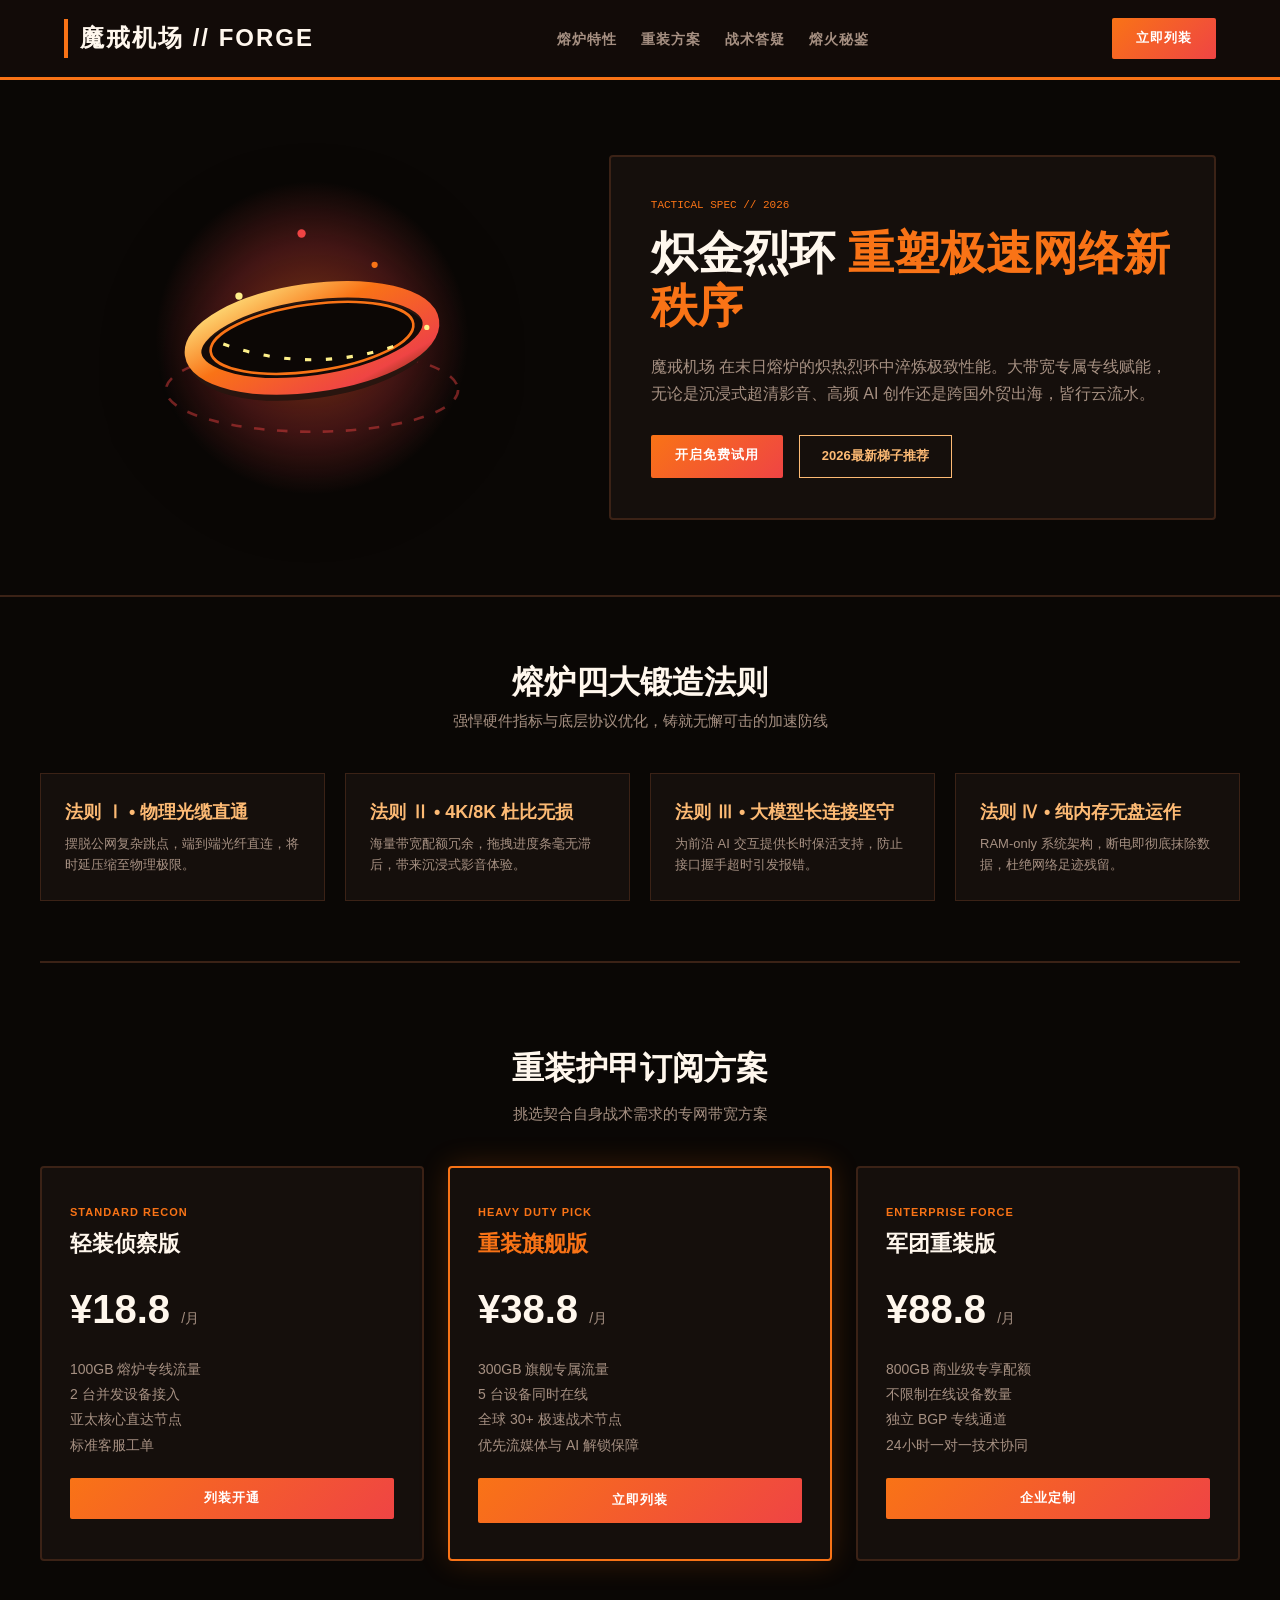
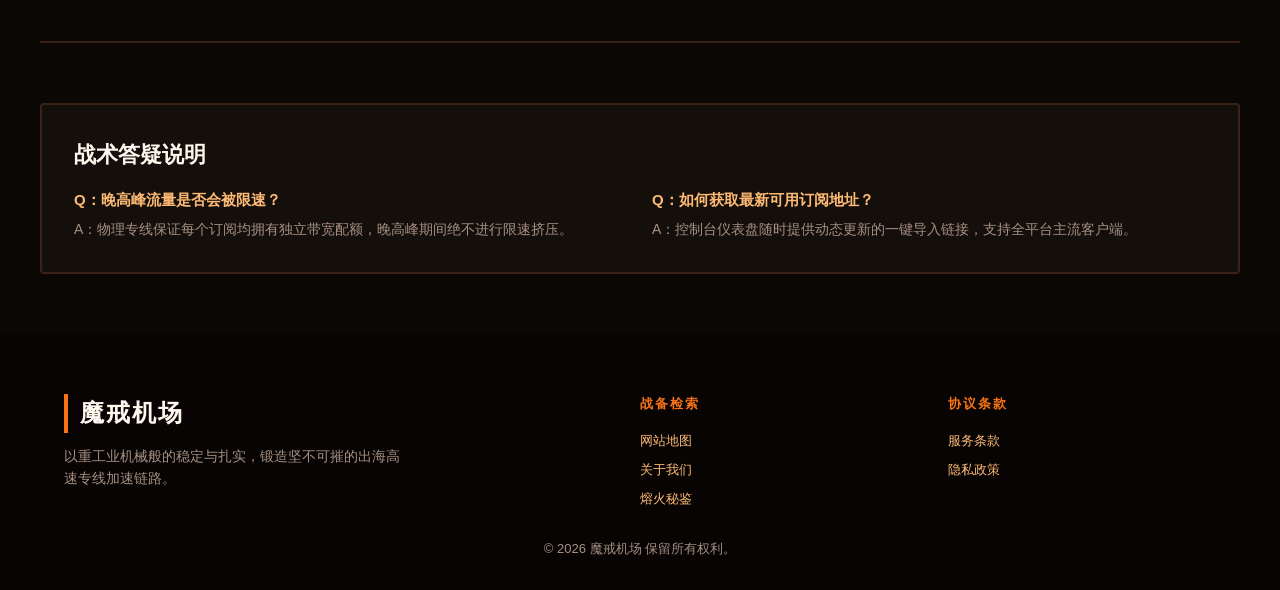
==== index.html @ 524c9d20 "feat: deploy mojiecloud.site landing page with full SEO suite" ====
<!DOCTYPE html>
<html lang="zh-CN">
<head>
  <meta charset="UTF-8">
  <meta name="viewport" content="width=device-width, initial-scale=1.0">
  <title>魔戒机场官方战报 - 2026末日熔炉炽金烈环专线加速 | 4K秒开与企业出海稳定梯子推荐</title>
  <meta name="description" content="魔戒机场在末日熔炉的炽热烈环中淬炼极致性能。大带宽专属专线赋能，无论是沉浸式超清影音还是高频 AI 创作皆行云流水。">
  <link rel="canonical" href="https://mojiecloud.site/">
  <link rel="stylesheet" href="style.css">
  <meta property="og:type" content="website">
  <meta property="og:title" content="魔戒机场官方战报 - 2026末日熔炉炽金烈环专线加速 | 4K秒开与企业出海稳定梯子推荐">
  <meta property="og:description" content="魔戒机场在末日熔炉的炽热烈环中淬炼极致性能。大带宽专属专线赋能，无论是沉浸式超清影音还是高频 AI 创作皆行云流水。">
  <meta property="og:url" content="https://mojiecloud.site/">
  <script type="application/ld+json">
  {"@context": "https://schema.org", "@type": "Product", "name": "魔戒机场熔炉重装加速", "description": "魔戒机场在末日熔炉的炽热烈环中淬炼极致性能。大带宽专属专线赋能，无论是沉浸式超清影音还是高频 AI 创作皆行云流水。", "brand": {"@type": "Brand", "name": "魔戒机场"}}
  </script>
</head>
<body>

  <!-- Heavy Metal Bar Header -->
  <nav class="forge-nav">
    <div class="forge-container forge-nav-inner">
      <a href="index.html" class="forge-logo">魔戒机场 // FORGE</a>
      <ul class="forge-menu">
        <li><a href="#tactical">熔炉特性</a></li>
        <li><a href="#armor">重装方案</a></li>
        <li><a href="#faq">战术答疑</a></li>
        <li><a href="forge-notes.html">熔火秘鉴</a></li>
      </ul>
      <a href="https://ww012.twilightaff.com/#/?code=A56DH1Af" class="btn-forge-cta" target="_blank" rel="nofollow">立即列装</a>
    </div>
  </nav>

  <!-- Molten Tactical Split Hero -->
  <header class="forge-hero">
    <div class="forge-container forge-hero-grid">
      <div style="display:flex; justify-content:center;">
        
        <div class="motion-art-frame mojie-fire-frame" aria-label="末日熔火炽金魔戒插画">
          <svg class="motion-svg" width="100%" height="340" viewBox="0 0 460 360" fill="none" xmlns="http://www.w3.org/2000/svg">
            <defs>
              <linearGradient id="fireGrad" x1="0%" y1="0%" x2="100%" y2="100%">
                <stop offset="0%" stop-color="#fef08a"/>
                <stop offset="40%" stop-color="#f97316"/>
                <stop offset="85%" stop-color="#ef4444"/>
                <stop offset="100%" stop-color="#7c2d12"/>
              </linearGradient>
              <radialGradient id="fireGlow" cx="50%" cy="50%" r="50%">
                <stop offset="0%" stop-color="#f97316" stop-opacity="0.5"/>
                <stop offset="60%" stop-color="#ef4444" stop-opacity="0.25"/>
                <stop offset="100%" stop-color="#ef4444" stop-opacity="0"/>
              </radialGradient>
            </defs>
            <circle cx="230" cy="180" r="150" fill="url(#fireGlow)" class="glow-pulse"/>
            <ellipse cx="230" cy="230" rx="140" ry="40" fill="none" stroke="#ef4444" stroke-width="2.5" stroke-dasharray="10 12" opacity="0.45"/>
            <g class="ring-float" transform-origin="230 180">
              <ellipse cx="230" cy="188" rx="115" ry="46" fill="#140b08" stroke="#29150f" stroke-width="8" transform="rotate(-8 230 188)"/>
              <ellipse cx="230" cy="180" rx="115" ry="44" fill="none" stroke="url(#fireGrad)" stroke-width="16" transform="rotate(-8 230 180)"/>
              <ellipse cx="230" cy="180" rx="98" ry="32" fill="#0c0705" stroke="#f97316" stroke-width="2.5" transform="rotate(-8 230 180)"/>
              <path d="M 145 186 Q 230 216 315 186" stroke="#fef08a" stroke-width="3" stroke-dasharray="6 14" fill="none" class="rune-shimmer"/>
            </g>
            <circle cx="160" cy="140" r="3.5" fill="#fef08a" class="bubble-float-1"/>
            <circle cx="290" cy="110" r="3" fill="#f97316" class="bubble-float-2"/>
            <circle cx="220" cy="80" r="4" fill="#ef4444" class="bubble-float-3"/>
            <circle cx="340" cy="170" r="2.5" fill="#fef08a" class="bubble-float-1"/>
          </svg>
        </div>
        
      </div>
      <div class="forge-tactical-box">
        <h1 class="forge-hero-title">炽金烈环 <span>重塑极速网络新秩序</span></h1>
        <p class="forge-hero-p">魔戒机场 在末日熔炉的炽热烈环中淬炼极致性能。大带宽专属专线赋能，无论是沉浸式超清影音、高频 AI 创作还是跨国外贸出海，皆行云流水。</p>
        <div style="display:flex; gap:16px; flex-wrap:wrap;">
          <a href="https://ww012.twilightaff.com/#/?code=A56DH1Af" class="btn-forge-cta" target="_blank" rel="nofollow">开启免费试用</a>
          <a href="https://tizilab.net/paihang/" style="padding:10px 22px; border:1px solid var(--accent); color:var(--accent); font-weight:800; font-size:13px;" target="_blank">2026最新梯子推荐</a>
        </div>
      </div>
    </div>
  </header>

  <!-- Tactical Section -->
  <section id="tactical" class="forge-container" style="padding:60px 0; border-bottom:2px solid var(--border);">
    <div style="text-align:center; margin-bottom:40px;">
      <h2 style="font-size:32px; font-weight:900;">熔炉四大锻造法则</h2>
      <p style="color:var(--muted); font-size:15px;">强悍硬件指标与底层协议优化，铸就无懈可击的加速防线</p>
    </div>
    <div style="display:grid; grid-template-columns:repeat(4, 1fr); gap:20px;">
      <div style="background:var(--armor-bg); border:1px solid var(--border); padding:24px;">
        <h3 style="font-size:18px; margin-bottom:8px; color:var(--accent);">法则 Ⅰ • 物理光缆直通</h3>
        <p style="font-size:13px; color:var(--muted);">摆脱公网复杂跳点，端到端光纤直连，将时延压缩至物理极限。</p>
      </div>
      <div style="background:var(--armor-bg); border:1px solid var(--border); padding:24px;">
        <h3 style="font-size:18px; margin-bottom:8px; color:var(--accent);">法则 Ⅱ • 4K/8K 杜比无损</h3>
        <p style="font-size:13px; color:var(--muted);">海量带宽配额冗余，拖拽进度条毫无滞后，带来沉浸式影音体验。</p>
      </div>
      <div style="background:var(--armor-bg); border:1px solid var(--border); padding:24px;">
        <h3 style="font-size:18px; margin-bottom:8px; color:var(--accent);">法则 Ⅲ • 大模型长连接坚守</h3>
        <p style="font-size:13px; color:var(--muted);">为前沿 AI 交互提供长时保活支持，防止接口握手超时引发报错。</p>
      </div>
      <div style="background:var(--armor-bg); border:1px solid var(--border); padding:24px;">
        <h3 style="font-size:18px; margin-bottom:8px; color:var(--accent);">法则 Ⅳ • 纯内存无盘运作</h3>
        <p style="font-size:13px; color:var(--muted);">RAM-only 系统架构，断电即彻底抹除数据，杜绝网络足迹残留。</p>
      </div>
    </div>
  </section>

  <!-- Armored Plates Pricing -->
  <section id="armor" class="forge-container armor-pricing-section">
    <div style="text-align:center;">
      <h2 style="font-size:32px; font-weight:900;">重装护甲订阅方案</h2>
      <p style="color:var(--muted); font-size:15px; margin-top:8px;">挑选契合自身战术需求的专网带宽方案</p>
    </div>

    <div class="armor-deck">
      <div class="armor-plate">
        <div class="armor-plate-tag">STANDARD RECON</div>
        <h3 style="font-size:22px; margin-top:4px;">轻装侦察版</h3>
        <div class="armor-price">¥18.8 <span style="font-size:14px; color:var(--muted); font-weight:normal;">/月</span></div>
        <p style="color:var(--muted); font-size:14px; line-height:1.8; margin-bottom:20px;">
          100GB 熔炉专线流量<br>2 台并发设备接入<br>亚太核心直达节点<br>标准客服工单
        </p>
        <a href="https://ww012.twilightaff.com/#/?code=A56DH1Af" class="btn-forge-cta" style="display:block; text-align:center;" target="_blank" rel="nofollow">列装开通</a>
      </div>

      <div class="armor-plate heavy">
        <div class="armor-plate-tag" style="color:var(--primary);">HEAVY DUTY PICK</div>
        <h3 style="font-size:22px; margin-top:4px; color:var(--primary);">重装旗舰版</h3>
        <div class="armor-price">¥38.8 <span style="font-size:14px; color:var(--muted); font-weight:normal;">/月</span></div>
        <p style="color:var(--muted); font-size:14px; line-height:1.8; margin-bottom:20px;">
          300GB 旗舰专属流量<br>5 台设备同时在线<br>全球 30+ 极速战术节点<br>优先流媒体与 AI 解锁保障
        </p>
        <a href="https://ww012.twilightaff.com/#/?code=A56DH1Af" class="btn-forge-cta" style="display:block; text-align:center; padding:12px;" target="_blank" rel="nofollow">立即列装</a>
      </div>

      <div class="armor-plate">
        <div class="armor-plate-tag">ENTERPRISE FORCE</div>
        <h3 style="font-size:22px; margin-top:4px;">军团重装版</h3>
        <div class="armor-price">¥88.8 <span style="font-size:14px; color:var(--muted); font-weight:normal;">/月</span></div>
        <p style="color:var(--muted); font-size:14px; line-height:1.8; margin-bottom:20px;">
          800GB 商业级专享配额<br>不限制在线设备数量<br>独立 BGP 专线通道<br>24小时一对一技术协同
        </p>
        <a href="https://ww012.twilightaff.com/#/?code=A56DH1Af" class="btn-forge-cta" style="display:block; text-align:center;" target="_blank" rel="nofollow">企业定制</a>
      </div>
    </div>
  </section>

  <!-- FAQ -->
  <section id="faq" class="forge-container" style="padding:60px 0;">
    <div style="background:var(--armor-bg); border:2px solid var(--border); padding:32px; border-radius:4px;">
      <h2 style="font-size:22px; margin-bottom:16px;">战术答疑说明</h2>
      <div style="display:grid; grid-template-columns:1fr 1fr; gap:24px;">
        <div>
          <h4 style="font-size:15px; color:var(--accent); margin-bottom:6px;">Q：晚高峰流量是否会被限速？</h4>
          <p style="font-size:14px; color:var(--muted);">A：物理专线保证每个订阅均拥有独立带宽配额，晚高峰期间绝不进行限速挤压。</p>
        </div>
        <div>
          <h4 style="font-size:15px; color:var(--accent); margin-bottom:6px;">Q：如何获取最新可用订阅地址？</h4>
          <p style="font-size:14px; color:var(--muted);">A：控制台仪表盘随时提供动态更新的一键导入链接，支持全平台主流客户端。</p>
        </div>
      </div>
    </div>
  </section>

  <!-- Brutal Industrial Footer -->
  <footer class="forge-footer">
    <div class="forge-container forge-footer-grid">
      <div>
        <div class="forge-logo" style="margin-bottom:12px;">魔戒机场</div>
        <p style="font-size:14px; color:var(--muted); max-width:340px;">以重工业机械般的稳定与扎实，锻造坚不可摧的出海高速专线加速链路。</p>
      </div>
      <div class="forge-footer-col">
        <h4>战备检索</h4>
        <ul>
          <li><a href="sitemap.html">网站地图</a></li>
          <li><a href="about.html">关于我们</a></li>
          <li><a href="forge-notes.html">熔火秘鉴</a></li>
        </ul>
      </div>
      <div class="forge-footer-col">
        <h4>协议条款</h4>
        <ul>
          <li><a href="terms.html">服务条款</a></li>
          <li><a href="privacy.html">隐私政策</a></li>
        </ul>
      </div>
    </div>
    <div style="text-align:center; font-size:13px; color:var(--muted); margin-top:30px;">
      © 2026 魔戒机场 保留所有权利。
    </div>
  </footer>

</body>
</html>
---- style.css ----
/* Archetype 9: Doomforge Heavy Metal Tactical Armor (mojiecloud.site) */
:root {
  --primary: #f97316;
  --secondary: #ef4444;
  --accent: #fdba74;
  --bg: #0a0705;
  --armor-bg: #150f0c;
  --border: #3b2216;
  --text: #fff7ed;
  --muted: #a69082;
  --link-color: #fdba74;
}
* { box-sizing: border-box; margin: 0; padding: 0; }
body { background: var(--bg); color: var(--text); font-family: -apple-system, BlinkMacSystemFont, "Segoe UI", Roboto, Impact, sans-serif; line-height: 1.6; }
a { color: var(--link-color); text-decoration: none; }
a:visited { color: var(--link-color); }
a:hover { color: var(--primary); text-decoration: underline; }

/* Heavy Metal Bar Header */
.forge-nav { background: #120b08; border-bottom: 3px solid var(--primary); padding: 18px 0; position: sticky; top: 0; z-index: 99; }
.forge-container { max-width: 1200px; margin: 0 auto; padding: 0 24px; }
.forge-nav-inner { display: flex; justify-content: space-between; align-items: center; }
.forge-logo { font-size: 24px; font-weight: 900; letter-spacing: 2px; text-transform: uppercase; color: var(--text); border-left: 4px solid var(--primary); padding-left: 12px; }
.forge-menu { list-style: none; display: flex; gap: 24px; }
.forge-menu a { font-size: 14px; font-weight: 800; text-transform: uppercase; letter-spacing: 1px; color: var(--muted); }
.forge-menu a:hover { color: var(--text); }
.btn-forge-cta { background: linear-gradient(135deg, var(--primary), var(--secondary)); color: #fff !important; padding: 10px 24px; font-weight: 900; font-size: 13px; text-transform: uppercase; letter-spacing: 1px; border-radius: 2px; text-decoration: none !important; }

/* Molten Tactical Split Hero */
.forge-hero { padding: 70px 0; border-bottom: 2px solid var(--border); }
.forge-hero-grid { display: grid; grid-template-columns: 0.9fr 1.1fr; gap: 48px; align-items: center; }
.forge-tactical-box { background: var(--armor-bg); border: 2px solid var(--border); padding: 40px; border-radius: 4px; position: relative; }
.forge-tactical-box::before { content: "TACTICAL SPEC // 2026"; font-size: 11px; font-family: monospace; color: var(--primary); display: block; margin-bottom: 12px; }
.forge-hero-title { font-size: 46px; font-weight: 900; line-height: 1.15; margin-bottom: 20px; }
.forge-hero-title span { color: var(--primary); }
.forge-hero-p { font-size: 16px; color: var(--muted); margin-bottom: 28px; line-height: 1.7; }

/* Armored Plates Pricing Cards */
.armor-pricing-section { padding: 80px 0; border-bottom: 2px solid var(--border); }
.armor-deck { display: grid; grid-template-columns: repeat(3, 1fr); gap: 24px; margin-top: 40px; }
.armor-plate { background: var(--armor-bg); border: 2px solid var(--border); padding: 36px 28px; border-radius: 4px; position: relative; }
.armor-plate.heavy { border-color: var(--primary); box-shadow: 0 0 30px rgba(249, 115, 22, 0.2); }
.armor-plate-tag { font-size: 11px; font-weight: 900; color: var(--primary); text-transform: uppercase; letter-spacing: 1px; }
.armor-price { font-size: 40px; font-weight: 900; margin: 16px 0; }

/* Brutal Industrial Footer */
.forge-footer { padding: 60px 0 30px; background: #070403; }
.forge-footer-grid { display: grid; grid-template-columns: 2fr 1fr 1fr; gap: 40px; }
.forge-footer-col h4 { font-size: 13px; text-transform: uppercase; letter-spacing: 2px; color: var(--primary); margin-bottom: 16px; }
.forge-footer-col ul { list-style: none; display: flex; flex-direction: column; gap: 8px; font-size: 13px; }

@media (max-width: 900px) {
  .forge-hero-grid { grid-template-columns: 1fr; }
  .armor-deck { grid-template-columns: 1fr; }
  .forge-footer-grid { grid-template-columns: 1fr; }
  .forge-menu { display: none; }
}


/* ==========================================================================
   Hero SVG Motion Core & Animation Keyframes (Guaranteed Visibility)
   ========================================================================== */
.motion-art-frame {
  width: 100% !important;
  max-width: 480px !important;
  min-height: 280px !important;
  margin: 0 auto !important;
  display: flex !important;
  justify-content: center !important;
  align-items: center !important;
  position: relative !important;
  flex-shrink: 0 !important;
}

.motion-svg {
  width: 100% !important;
  max-width: 480px !important;
  height: auto !important;
  min-height: 260px !important;
  display: block !important;
  overflow: visible !important;
  filter: drop-shadow(0 15px 35px rgba(0, 0, 0, 0.65)) !important;
}

@keyframes glowPulse {
  0%, 100% { transform: scale(1); opacity: 0.8; }
  50% { transform: scale(1.08); opacity: 1; }
}

@keyframes creamBounce {
  0%, 100% { transform: translateY(0); }
  50% { transform: translateY(-5px); }
}

@keyframes berryFloat {
  0%, 100% { transform: translateY(0) rotate(0deg); }
  50% { transform: translateY(-6px) rotate(4deg); }
}

@keyframes strawShake {
  0%, 100% { transform: rotate(0deg); }
  50% { transform: rotate(-2.5deg); }
}

@keyframes bubbleFloat {
  0% { transform: translateY(0); opacity: 0.25; }
  50% { opacity: 0.9; }
  100% { transform: translateY(-24px); opacity: 0; }
}

@keyframes ringFloat {
  0%, 100% { transform: translateY(0) rotate(-12deg); }
  50% { transform: translateY(-10px) rotate(-8deg); }
}

@keyframes runeShimmer {
  0%, 100% { opacity: 0.35; stroke-dashoffset: 0; }
  50% { opacity: 1; stroke-dashoffset: 24; }
}

@keyframes spinCW {
  from { transform: rotate(0deg); }
  to { transform: rotate(360deg); }
}

@keyframes spinCCW {
  from { transform: rotate(0deg); }
  to { transform: rotate(-360deg); }
}

@keyframes stepPulse {
  0%, 100% { opacity: 0.7; transform: translateY(0); }
  50% { opacity: 1; transform: translateY(-4px); }
}

@keyframes cloudDrift {
  0%, 100% { transform: translateX(0); }
  50% { transform: translateX(16px); }
}

@keyframes rayAscend {
  0% { stroke-dashoffset: 20; opacity: 0.2; }
  50% { opacity: 0.95; }
  100% { stroke-dashoffset: 0; opacity: 0.2; }
}

.glow-pulse { animation: glowPulse 4s ease-in-out infinite; transform-origin: center; }
.cream-bounce { animation: creamBounce 3.5s ease-in-out infinite; }
.berry-float { animation: berryFloat 3s ease-in-out infinite; transform-origin: 230px 85px; }
.straw-shake { animation: strawShake 4s ease-in-out infinite; transform-origin: 210px 250px; }
.bubble-float-1 { animation: bubbleFloat 3s ease-in-out infinite; }
.bubble-float-2 { animation: bubbleFloat 4.2s ease-in-out infinite 0.8s; }
.bubble-float-3 { animation: bubbleFloat 3.6s ease-in-out infinite 1.5s; }

.ring-float { animation: ringFloat 5s ease-in-out infinite; }
.rune-shimmer { animation: runeShimmer 3s ease-in-out infinite; }
.orbital-spin { animation: spinCW 25s linear infinite; transform-origin: 230px 180px; }
.ring-spin-cw { animation: spinCW 18s linear infinite; transform-origin: 230px 180px; }
.ring-spin-ccw { animation: spinCCW 24s linear infinite; transform-origin: 230px 180px; }

.step-pulse-1 { animation: stepPulse 3s ease-in-out infinite 0s; }
.step-pulse-2 { animation: stepPulse 3s ease-in-out infinite 0.7s; }
.step-pulse-3 { animation: stepPulse 3s ease-in-out infinite 1.4s; }
.step-pulse-4 { animation: stepPulse 3s ease-in-out infinite 2.1s; }
.cloud-drift-1 { animation: cloudDrift 6s ease-in-out infinite; }
.cloud-drift-2 { animation: cloudDrift 7s ease-in-out infinite 1s; }
.ray-ascend { animation: rayAscend 2.5s linear infinite; }
.crystal-spin { animation: spinCW 12s linear infinite; transform-origin: center; }
.mint-leaf-float { animation: berryFloat 4s ease-in-out infinite; transform-origin: 230px 95px; }

@media (prefers-reduced-motion: reduce) {
  * {
    animation-duration: 0.01ms !important;
    animation-iteration-count: 1 !important;
    transition-duration: 0.01ms !important;
  }
}
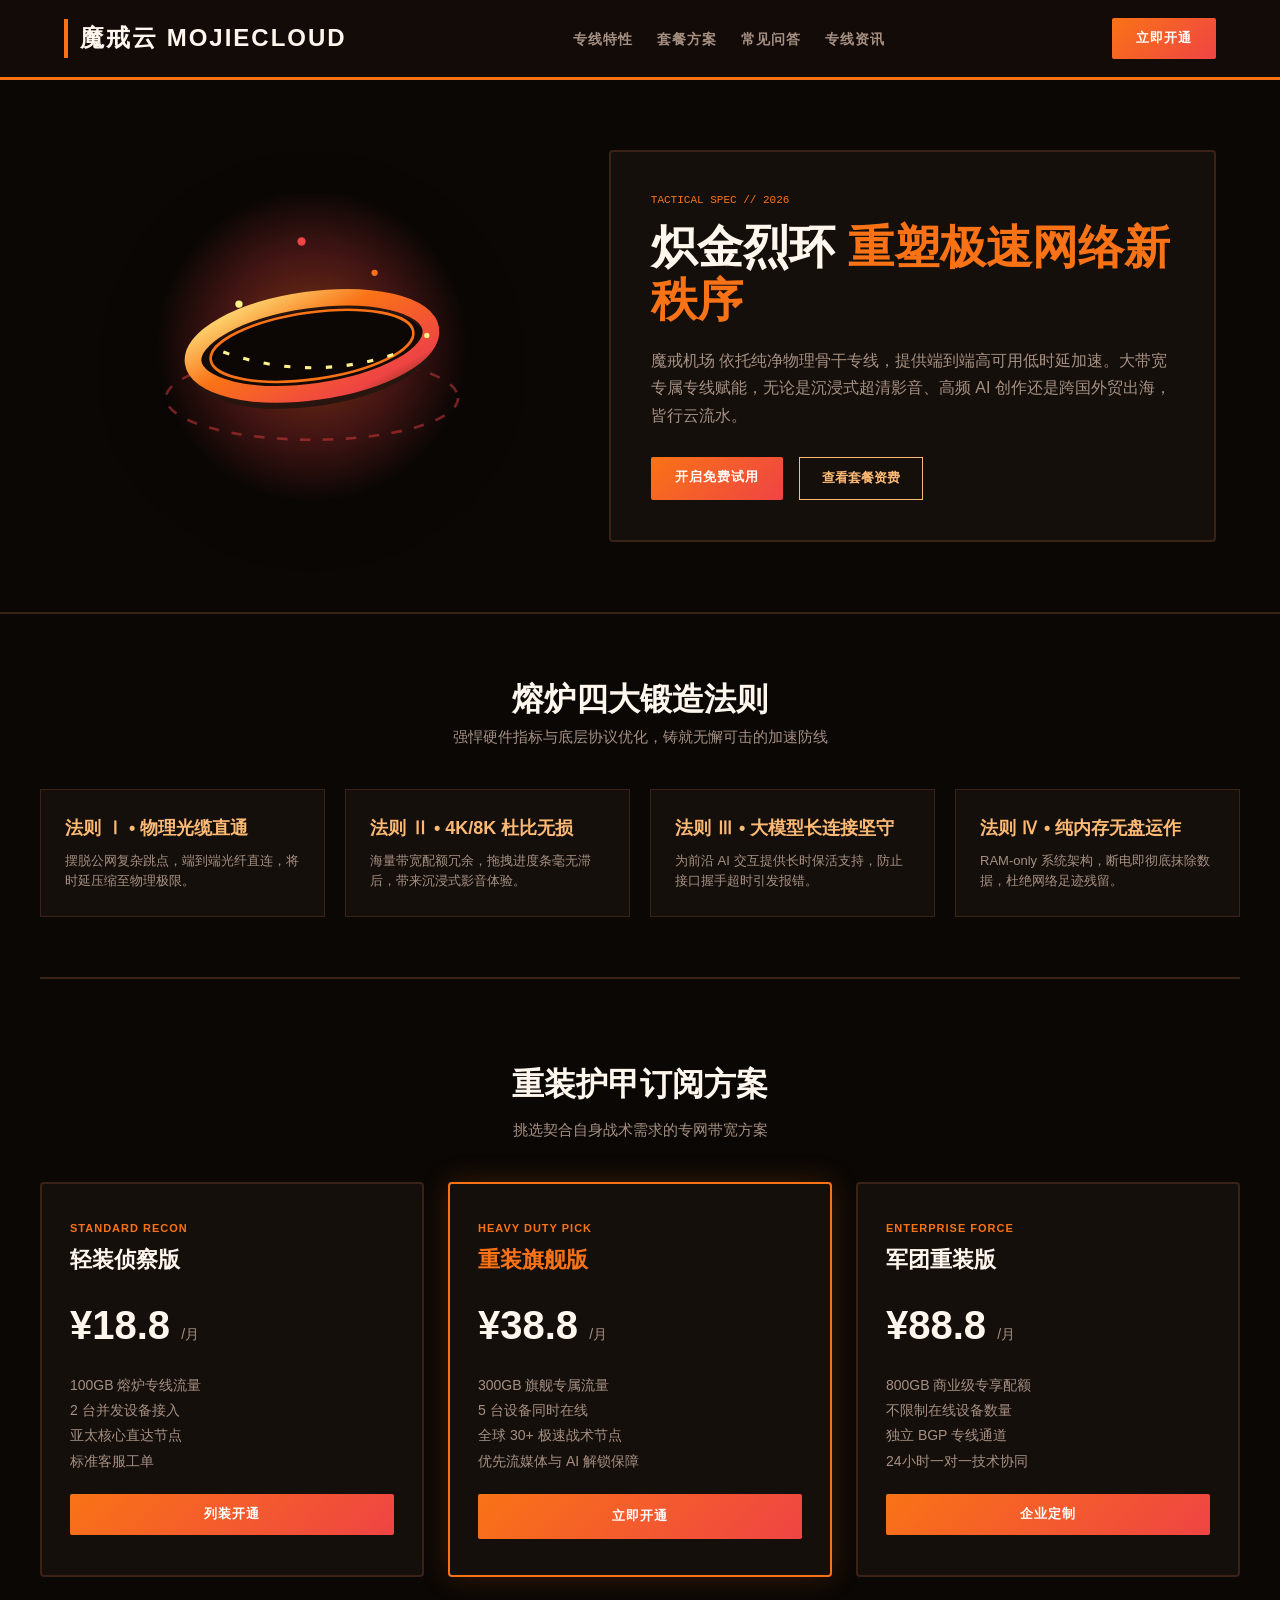
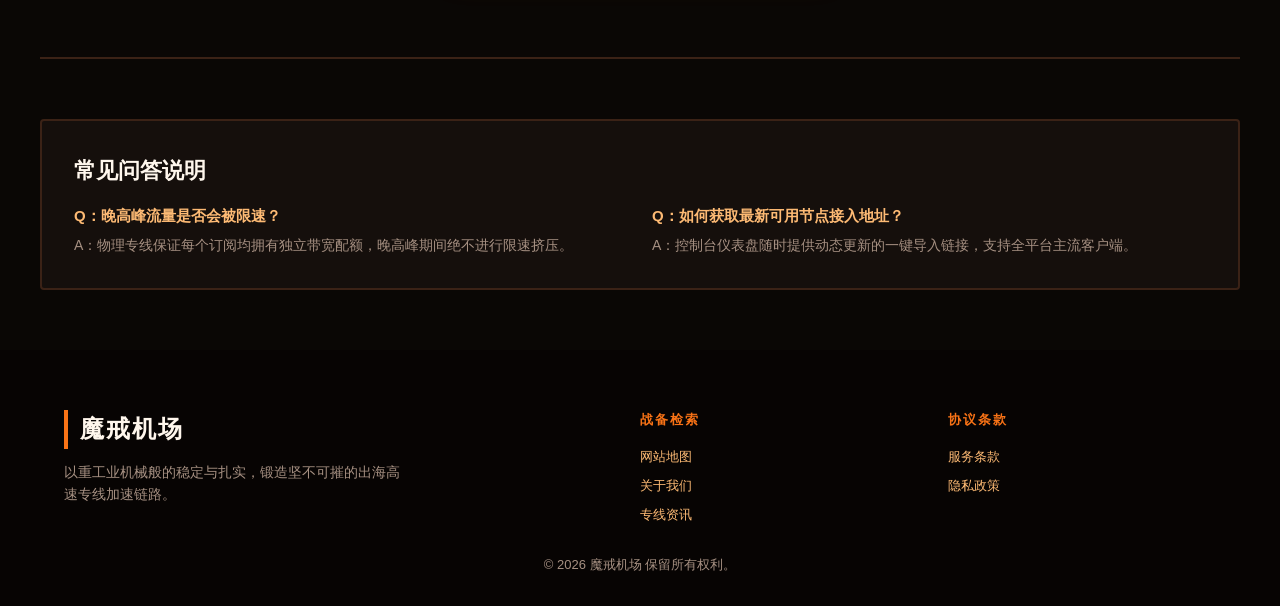
==== commit 3429472e: "fix: remove external blog links, desensitize subscription terms, and align official landing page sty" ====
--- a/index.html
+++ b/index.html
@@ -3,16 +3,16 @@
 <head>
   <meta charset="UTF-8">
   <meta name="viewport" content="width=device-width, initial-scale=1.0">
-  <title>魔戒机场官方战报 - 2026末日熔炉炽金烈环专线加速 | 4K秒开与企业出海稳定梯子推荐</title>
-  <meta name="description" content="魔戒机场在末日熔炉的炽热烈环中淬炼极致性能。大带宽专属专线赋能，无论是沉浸式超清影音还是高频 AI 创作皆行云流水。">
+  <title>魔戒云 MojieCloud 官方网站 - 2026 高速专线加速服务 | 4K秒开与企业出海稳定节点</title>
+  <meta name="description" content="魔戒机场依托纯净物理骨干专线，提供端到端高可用低时延加速。大带宽专属专线赋能，无论是沉浸式超清影音还是高频 AI 创作皆行云流水。">
   <link rel="canonical" href="https://mojiecloud.site/">
   <link rel="stylesheet" href="style.css">
   <meta property="og:type" content="website">
-  <meta property="og:title" content="魔戒机场官方战报 - 2026末日熔炉炽金烈环专线加速 | 4K秒开与企业出海稳定梯子推荐">
-  <meta property="og:description" content="魔戒机场在末日熔炉的炽热烈环中淬炼极致性能。大带宽专属专线赋能，无论是沉浸式超清影音还是高频 AI 创作皆行云流水。">
+  <meta property="og:title" content="魔戒机场官方战报 - 2026末日熔炉炽金烈环专线加速 | 4K秒开与企业出海稳定专线加速服务">
+  <meta property="og:description" content="魔戒机场依托纯净物理骨干专线，提供端到端高可用低时延加速。大带宽专属专线赋能，无论是沉浸式超清影音还是高频 AI 创作皆行云流水。">
   <meta property="og:url" content="https://mojiecloud.site/">
   <script type="application/ld+json">
-  {"@context": "https://schema.org", "@type": "Product", "name": "魔戒机场熔炉重装加速", "description": "魔戒机场在末日熔炉的炽热烈环中淬炼极致性能。大带宽专属专线赋能，无论是沉浸式超清影音还是高频 AI 创作皆行云流水。", "brand": {"@type": "Brand", "name": "魔戒机场"}}
+  {"@context": "https://schema.org", "@type": "Product", "name": "魔戒机场熔炉重装加速", "description": "魔戒机场依托纯净物理骨干专线，提供端到端高可用低时延加速。大带宽专属专线赋能，无论是沉浸式超清影音还是高频 AI 创作皆行云流水。", "brand": {"@type": "Brand", "name": "魔戒机场"}}
   </script>
 </head>
 <body>
@@ -20,14 +20,14 @@
   <!-- Heavy Metal Bar Header -->
   <nav class="forge-nav">
     <div class="forge-container forge-nav-inner">
-      <a href="index.html" class="forge-logo">魔戒机场 // FORGE</a>
+      <a href="index.html" class="forge-logo">魔戒云 MojieCloud</a>
       <ul class="forge-menu">
-        <li><a href="#tactical">熔炉特性</a></li>
-        <li><a href="#armor">重装方案</a></li>
-        <li><a href="#faq">战术答疑</a></li>
-        <li><a href="forge-notes.html">熔火秘鉴</a></li>
+        <li><a href="#tactical">专线特性</a></li>
+        <li><a href="#armor">套餐方案</a></li>
+        <li><a href="#faq">常见问答</a></li>
+        <li><a href="forge-notes.html">专线资讯</a></li>
       </ul>
-      <a href="https://ww012.twilightaff.com/#/?code=A56DH1Af" class="btn-forge-cta" target="_blank" rel="nofollow">立即列装</a>
+      <a href="https://ww012.twilightaff.com/#/?code=A56DH1Af" class="btn-forge-cta" target="_blank" rel="nofollow">立即开通</a>
     </div>
   </nav>
 
@@ -69,10 +69,10 @@
       </div>
       <div class="forge-tactical-box">
         <h1 class="forge-hero-title">炽金烈环 <span>重塑极速网络新秩序</span></h1>
-        <p class="forge-hero-p">魔戒机场 在末日熔炉的炽热烈环中淬炼极致性能。大带宽专属专线赋能，无论是沉浸式超清影音、高频 AI 创作还是跨国外贸出海，皆行云流水。</p>
+        <p class="forge-hero-p">魔戒机场 依托纯净物理骨干专线，提供端到端高可用低时延加速。大带宽专属专线赋能，无论是沉浸式超清影音、高频 AI 创作还是跨国外贸出海，皆行云流水。</p>
         <div style="display:flex; gap:16px; flex-wrap:wrap;">
           <a href="https://ww012.twilightaff.com/#/?code=A56DH1Af" class="btn-forge-cta" target="_blank" rel="nofollow">开启免费试用</a>
-          <a href="https://tizilab.net/paihang/" style="padding:10px 22px; border:1px solid var(--accent); color:var(--accent); font-weight:800; font-size:13px;" target="_blank">2026最新梯子推荐</a>
+          <a href="#plans" style="padding:10px 22px; border:1px solid var(--accent); color:var(--accent); font-weight:800; font-size:13px;" target="_blank">查看套餐资费</a>
         </div>
       </div>
     </div>
@@ -129,7 +129,7 @@
         <p style="color:var(--muted); font-size:14px; line-height:1.8; margin-bottom:20px;">
           300GB 旗舰专属流量<br>5 台设备同时在线<br>全球 30+ 极速战术节点<br>优先流媒体与 AI 解锁保障
         </p>
-        <a href="https://ww012.twilightaff.com/#/?code=A56DH1Af" class="btn-forge-cta" style="display:block; text-align:center; padding:12px;" target="_blank" rel="nofollow">立即列装</a>
+        <a href="https://ww012.twilightaff.com/#/?code=A56DH1Af" class="btn-forge-cta" style="display:block; text-align:center; padding:12px;" target="_blank" rel="nofollow">立即开通</a>
       </div>
 
       <div class="armor-plate">
@@ -147,14 +147,14 @@
   <!-- FAQ -->
   <section id="faq" class="forge-container" style="padding:60px 0;">
     <div style="background:var(--armor-bg); border:2px solid var(--border); padding:32px; border-radius:4px;">
-      <h2 style="font-size:22px; margin-bottom:16px;">战术答疑说明</h2>
+      <h2 style="font-size:22px; margin-bottom:16px;">常见问答说明</h2>
       <div style="display:grid; grid-template-columns:1fr 1fr; gap:24px;">
         <div>
           <h4 style="font-size:15px; color:var(--accent); margin-bottom:6px;">Q：晚高峰流量是否会被限速？</h4>
           <p style="font-size:14px; color:var(--muted);">A：物理专线保证每个订阅均拥有独立带宽配额，晚高峰期间绝不进行限速挤压。</p>
         </div>
         <div>
-          <h4 style="font-size:15px; color:var(--accent); margin-bottom:6px;">Q：如何获取最新可用订阅地址？</h4>
+          <h4 style="font-size:15px; color:var(--accent); margin-bottom:6px;">Q：如何获取最新可用节点接入地址？</h4>
           <p style="font-size:14px; color:var(--muted);">A：控制台仪表盘随时提供动态更新的一键导入链接，支持全平台主流客户端。</p>
         </div>
       </div>
@@ -173,7 +173,7 @@
         <ul>
           <li><a href="sitemap.html">网站地图</a></li>
           <li><a href="about.html">关于我们</a></li>
-          <li><a href="forge-notes.html">熔火秘鉴</a></li>
+          <li><a href="forge-notes.html">专线资讯</a></li>
         </ul>
       </div>
       <div class="forge-footer-col">
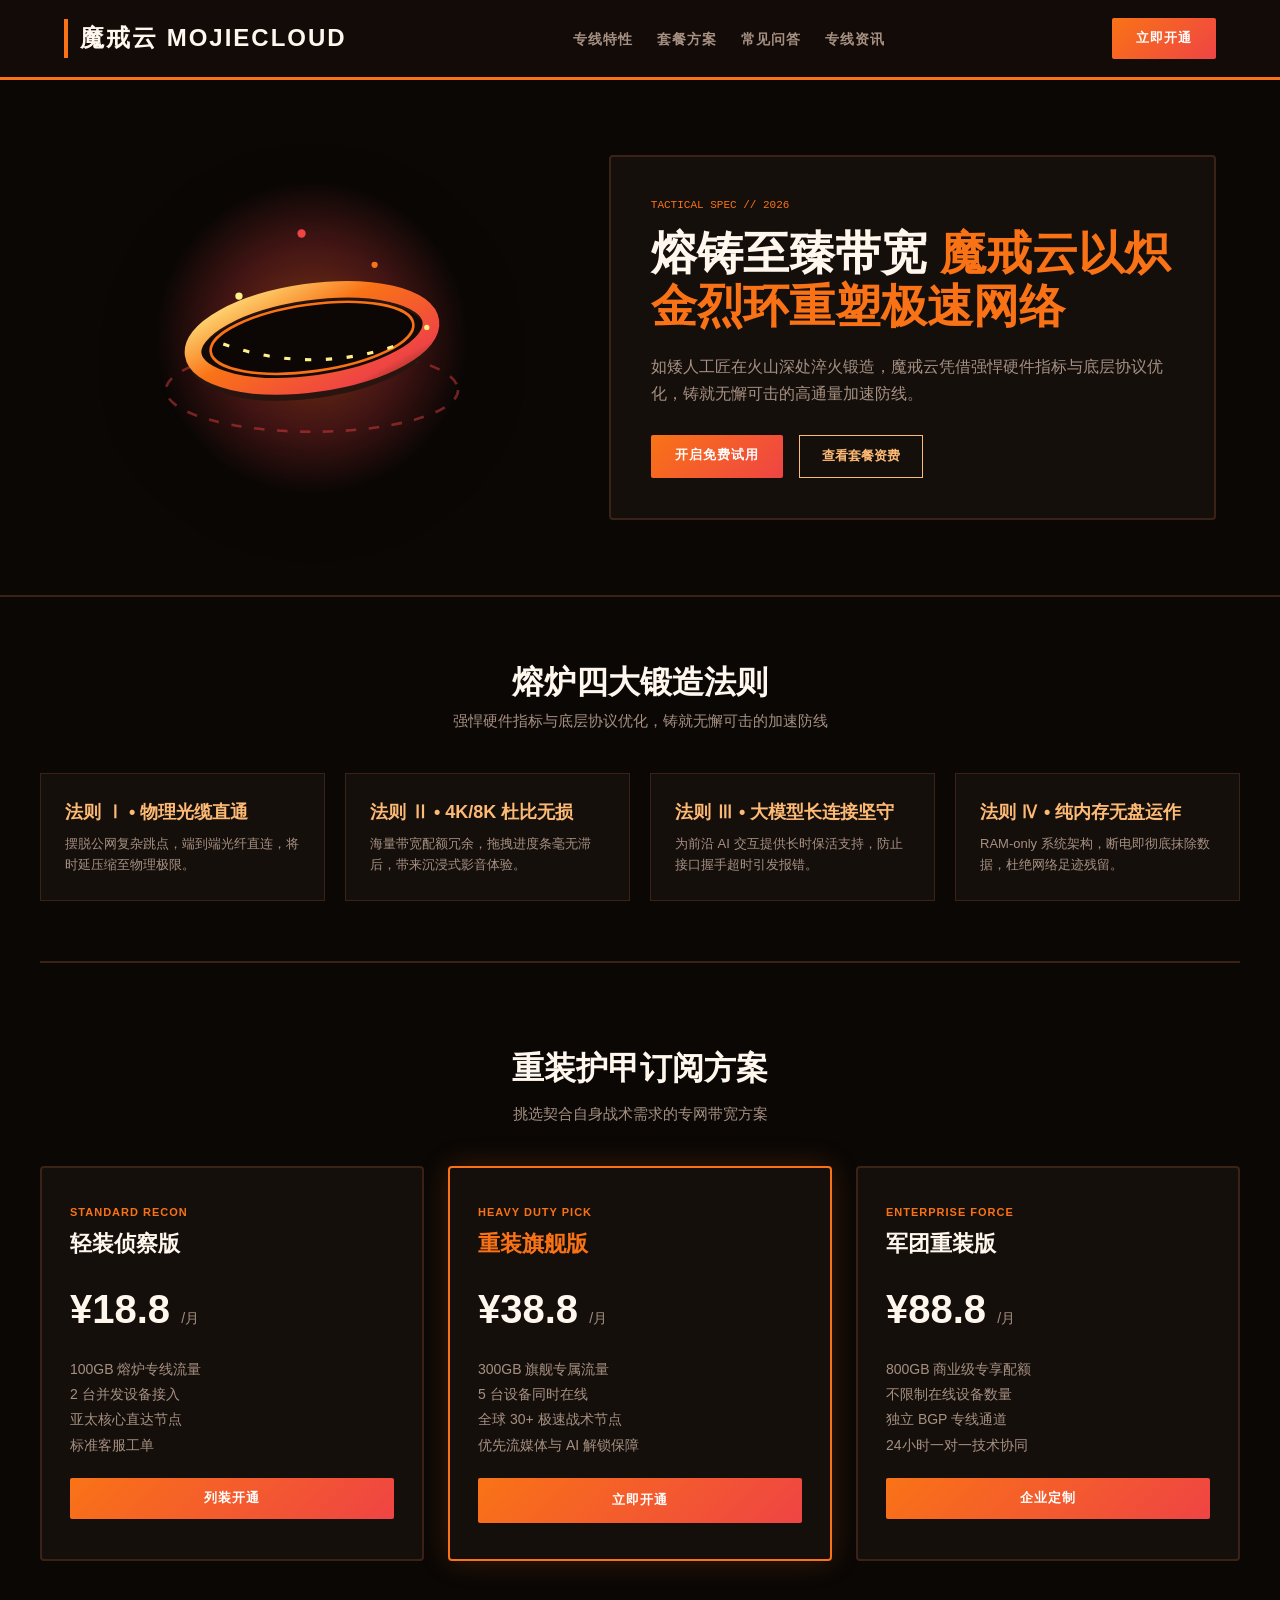
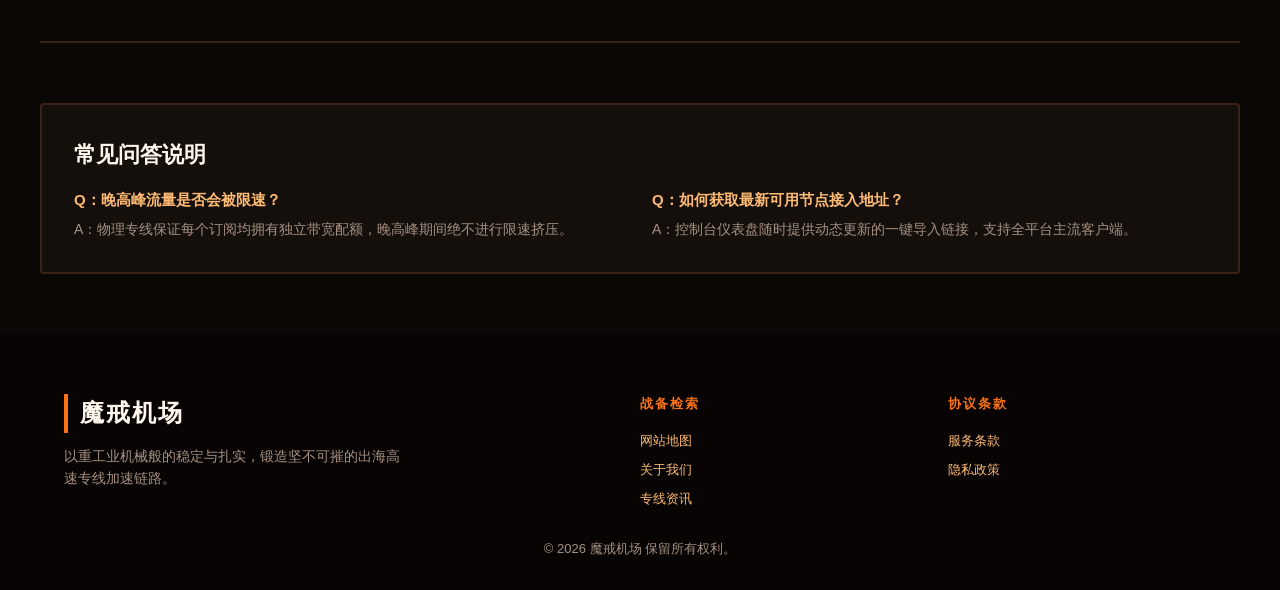
==== commit abfa46c6: "revert: restore original layout and structure prior to pricing changes while keeping bespoke hero in" ====
--- a/index.html
+++ b/index.html
@@ -3,7 +3,7 @@
 <head>
   <meta charset="UTF-8">
   <meta name="viewport" content="width=device-width, initial-scale=1.0">
-  <title>魔戒云 MojieCloud 官方网站 - 2026 高速专线加速服务 | 4K秒开与企业出海稳定节点</title>
+  <title>魔戒云 MojieCloud 专线网络 - 2026 高速专线加速服务 | 4K秒开与企业出海稳定节点</title>
   <meta name="description" content="魔戒机场依托纯净物理骨干专线，提供端到端高可用低时延加速。大带宽专属专线赋能，无论是沉浸式超清影音还是高频 AI 创作皆行云流水。">
   <link rel="canonical" href="https://mojiecloud.site/">
   <link rel="stylesheet" href="style.css">
@@ -68,8 +68,8 @@
         
       </div>
       <div class="forge-tactical-box">
-        <h1 class="forge-hero-title">炽金烈环 <span>重塑极速网络新秩序</span></h1>
-        <p class="forge-hero-p">魔戒机场 依托纯净物理骨干专线，提供端到端高可用低时延加速。大带宽专属专线赋能，无论是沉浸式超清影音、高频 AI 创作还是跨国外贸出海，皆行云流水。</p>
+        <h1 class="forge-hero-title">熔铸至臻带宽 <span>魔戒云以炽金烈环重塑极速网络</span></h1>
+        <p class="forge-hero-p">如矮人工匠在火山深处淬火锻造，魔戒云凭借强悍硬件指标与底层协议优化，铸就无懈可击的高通量加速防线。</p>
         <div style="display:flex; gap:16px; flex-wrap:wrap;">
           <a href="https://ww012.twilightaff.com/#/?code=A56DH1Af" class="btn-forge-cta" target="_blank" rel="nofollow">开启免费试用</a>
           <a href="#plans" style="padding:10px 22px; border:1px solid var(--accent); color:var(--accent); font-weight:800; font-size:13px;" target="_blank">查看套餐资费</a>
